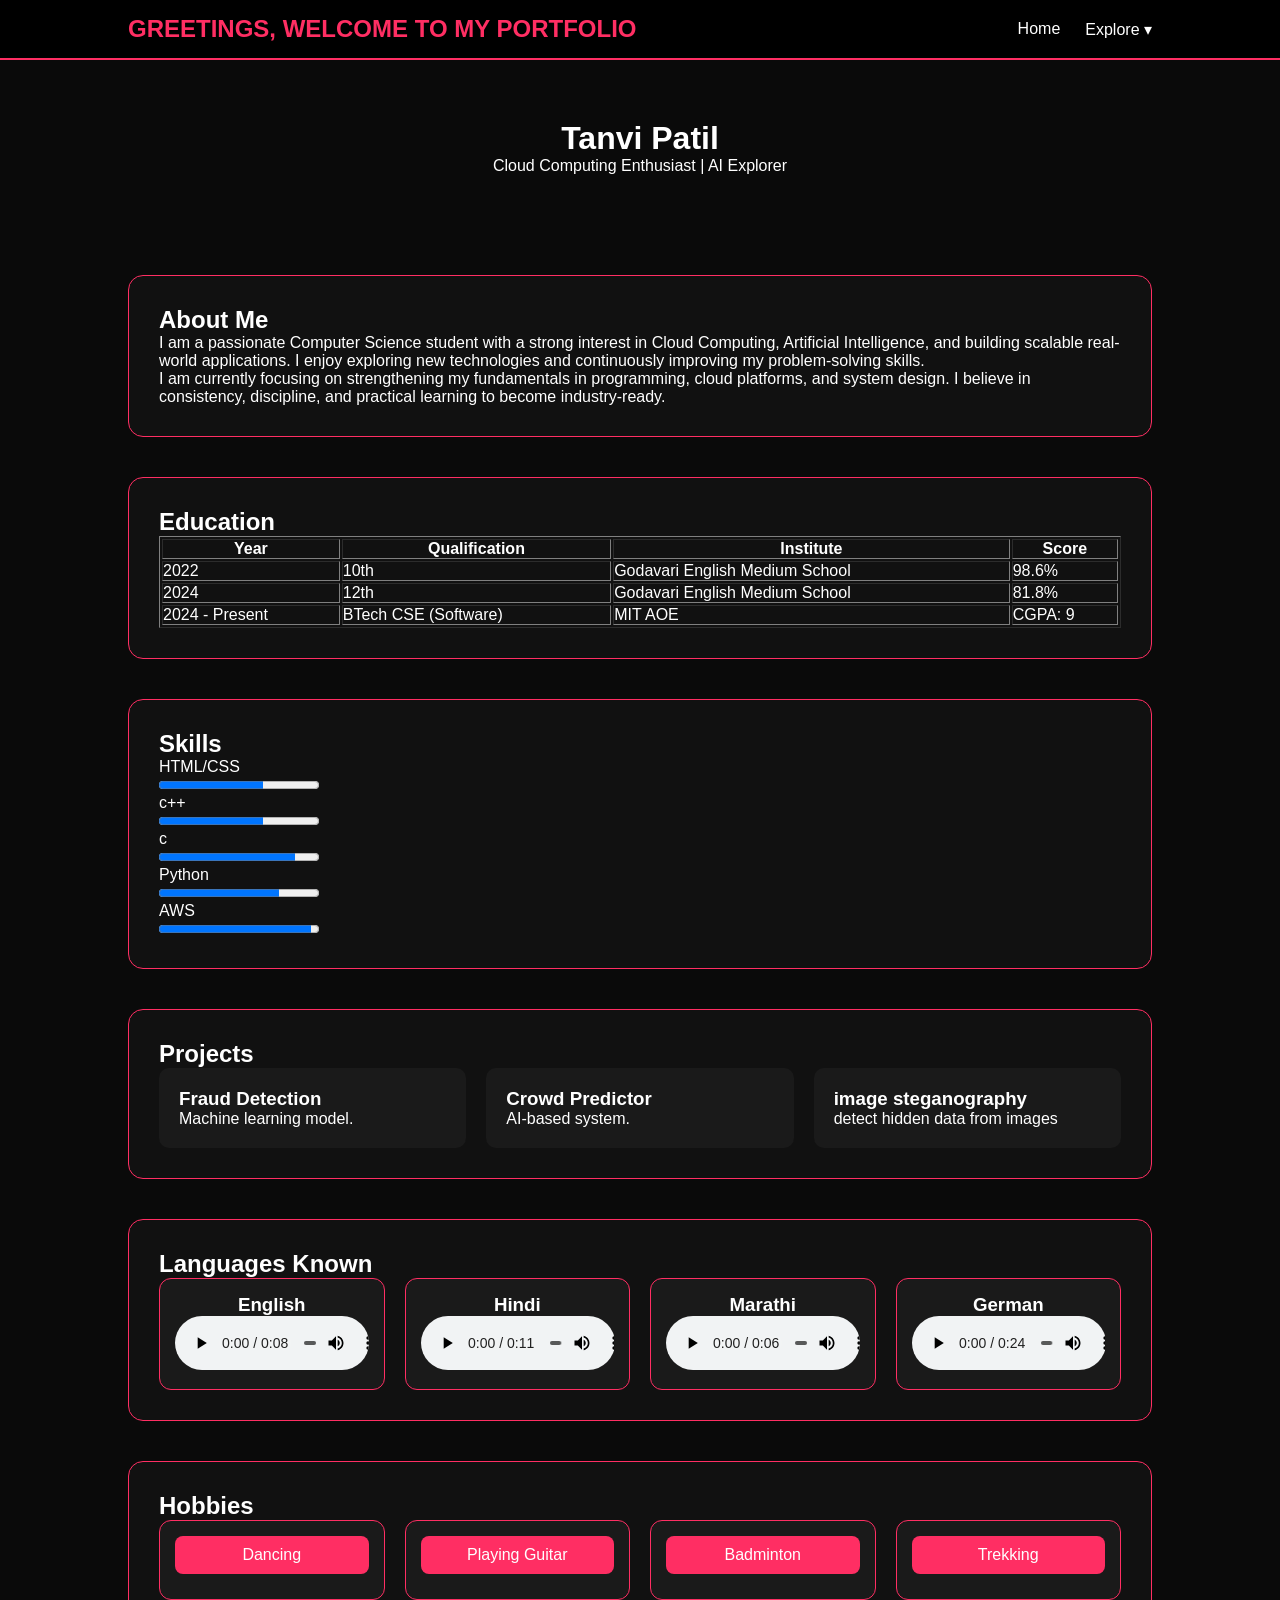
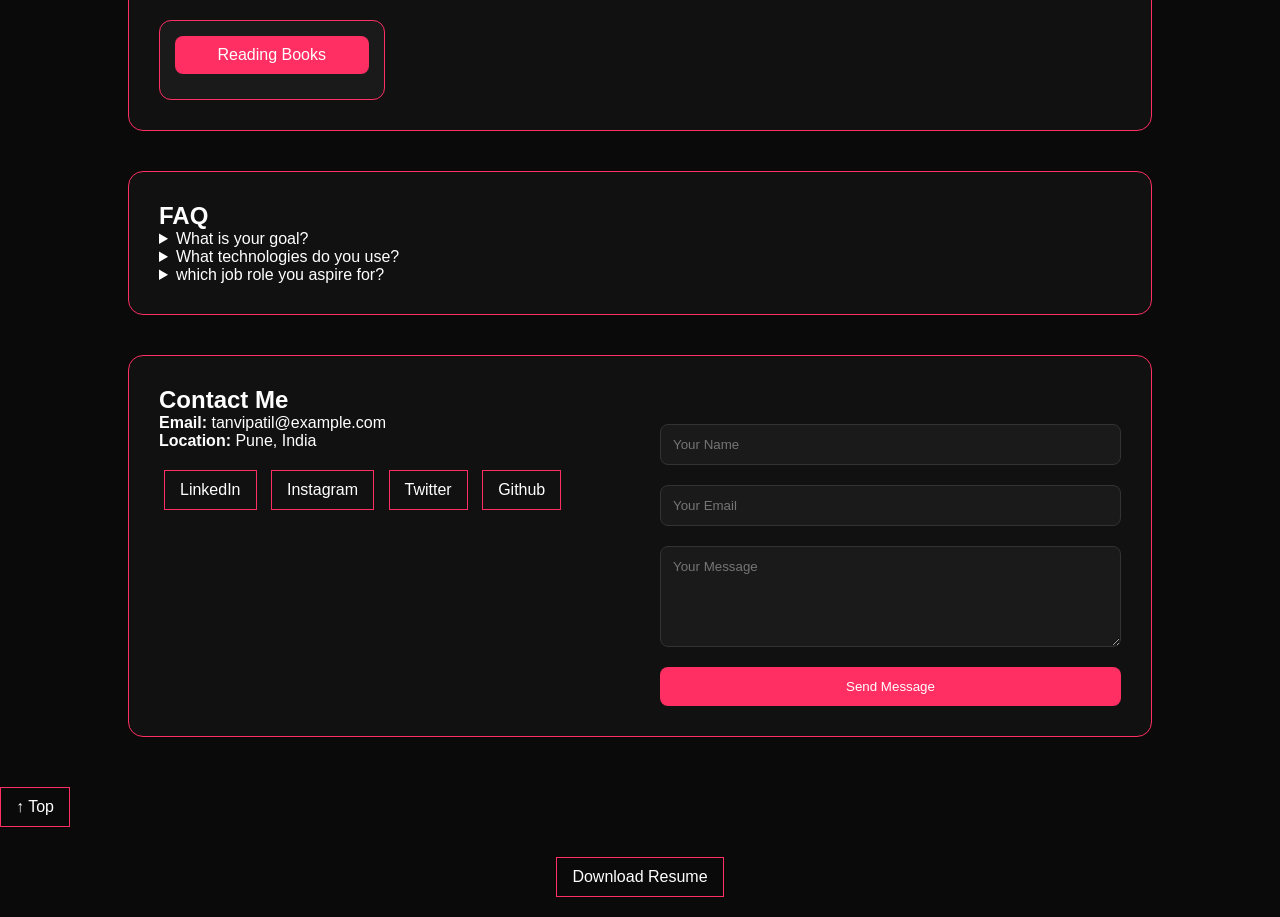
==== index.html @ 17a793ec "First commit" ====
<!DOCTYPE html>
<html lang="en">
<head>
<meta charset="UTF-8">
<meta name="viewport" content="width=device-width, initial-scale=1.0">
<title>Tanvi | Portfolio</title>
<link rel="stylesheet" href="styles.css">
</head>

<body>

<a id="top"></a>

<!-- NAVBAR -->
<nav class="navbar">
    <h2 class="logo">GREETINGS, WELCOME TO MY PORTFOLIO</h2>

    <input type="checkbox" id="menu-toggle">
    <label for="menu-toggle" class="menu-icon">☰</label>

    <ul class="nav-links">
        <li><a href="index.html">Home</a></li>

        <li class="dropdown">
            <input type="checkbox" id="drop-toggle">
            <label for="drop-toggle" class="drop-label">Explore ▾</label>

            <ul class="dropdown-menu">
                <li><a href="#projects">Projects</a></li>
                <li><a href="certifications.html">Certifications</a></li>
                <li><a href="#contact">Contact</a></li>
            </ul>
        </li>
    </ul>
</nav>

<!-- HEADER -->
<header>
    <h1>Tanvi Patil</h1>
    <p>Cloud Computing Enthusiast | AI Explorer</p>
   
</header>

<!-- ABOUT -->
<section class="glass">
    <h2>About Me</h2>
    <p>
        I am a passionate Computer Science student with a strong interest in Cloud Computing, Artificial Intelligence, 
        and building scalable real-world applications. I enjoy exploring new technologies and continuously improving 
        my problem-solving skills.
    </p>
    <p>
        I am currently focusing on strengthening my fundamentals in programming, cloud platforms, and system design. 
        I believe in consistency, discipline, and practical learning to become industry-ready.
    </p>
</section>

<!-- EDUCATION -->
<section class="glass">
    <h2>Education</h2>

    <table border="1" width="100%">
        <tr>
            <th>Year</th>
            <th>Qualification</th>
            <th>Institute</th>
            <th>Score</th>
        </tr>

        <tr>
            <td>2022</td>
            <td>10th</td>
            <td>Godavari English Medium School</td>
            <td>98.6%</td>
        </tr>

        <tr>
            <td>2024</td>
            <td>12th</td>
            <td>Godavari English Medium School</td>
            <td>81.8%</td>
        </tr>

        <tr>
            <td>2024 - Present</td>
            <td>BTech CSE (Software)</td>
            <td>MIT AOE</td>
            <td>CGPA: 9</td>
        </tr>
    </table>
</section>

<!-- SKILLS -->
<section class="glass">
    <h2>Skills</h2>

    <p>HTML/CSS</p>
    <progress value="65" max="100"></progress>
    <p>c++</p>
    <progress value="65" max="100"></progress>
      <p>c</p>
    <progress value="85" max="100"></progress>

    <p>Python</p>
    <progress value="75" max="100"></progress>

     <p>AWS</p>
    <progress value="95" max="100"></progress>
</section>

<!-- PROJECTS -->
<section class="glass" id="projects">
    <h2>Projects</h2>

    <div class="projects">
        <div class="card">
            <h3>Fraud Detection</h3>
            <p>Machine learning model.</p>
        </div>

        <div class="card">
            <h3>Crowd Predictor</h3>
            <p>AI-based system.</p>
        </div>
        <div class="card">
            <h3>image steganography</h3>
            <p>detect hidden data from images</p>
        </div>
    </div>
</section>



<section class="glass">
    <h2>Languages Known</h2>

    <div class="language-container">

        <div class="language-card">
            <h3>English</h3>
            <audio controls>
                <source src="english.mp3" type="audio/mpeg">
            </audio>
        </div>

        <div class="language-card">
            <h3>Hindi</h3>
            <audio controls>
                <source src="hindi.mp3" type="audio/mpeg">
            </audio>
        </div>

        <div class="language-card">
            <h3>Marathi</h3>
            <audio controls>
                <source src="marathi.mp3" type="audio/mpeg">
            </audio>
        </div>

        <div class="language-card">
            <h3>German</h3>
            <audio controls>
                <source src="german.mp3" type="audio/mpeg">
            </audio>
        </div>

    </div>
</section>

<section class="glass">
    <h2>Hobbies</h2>

    <div class="hobby-container">

        <!-- Dancing -->
        <div class="hobby-card">
            <input type="checkbox" id="dance">
            <label for="dance">Dancing</label>

            <div class="video-box">
                <video controls>
                    <source src="dance.mp4" type="video/mp4">
                </video>
            </div>
        </div>

        <!-- Guitar -->
        <div class="hobby-card">
            <input type="checkbox" id="guitar">
            <label for="guitar">Playing Guitar</label>

            <div class="video-box">
                <video controls>
                    <source src="guitar.mp4" type="video/mp4">
                </video>
            </div>
        </div>

        <!-- Badminton -->
        <div class="hobby-card">
            <input type="checkbox" id="badminton">
            <label for="badminton">Badminton</label>

            <div class="video-box">
                <video controls>
                    <source src="badminton.mp4" type="video/mp4">
                </video>
            </div>
        </div>

        <!-- Trekking -->
        <div class="hobby-card">
            <input type="checkbox" id="trekking">
            <label for="trekking">Trekking</label>

            <div class="video-box">
                <video controls>
                    <source src="trekking.mp4" type="video/mp4">
                </video>
            </div>
        </div>

        <!-- Reading -->
        <div class="hobby-card">
            <input type="checkbox" id="reading">
            <label for="reading">Reading Books</label>

            <div class="video-box">
                <video controls>
                    <source src="reading.mp4" type="video/mp4">
                </video>
            </div>
        </div>

    </div>
</section>

<!-- FAQ -->
<section class="glass">
    <h2>FAQ</h2>

    <details>
        <summary>What is your goal?</summary>
        <p>To become a cloud professional.</p>
    </details>

    <details>
        <summary>What technologies do you use?</summary>
        <p>Python, Cloud, AI</p>
    </details>
    
    <details>
        <summary>which job role you aspire for?</summary>
        <p>Python developer, Cloud architect, consulting</p>
    </details>
</section>

<!-- CONTACT -->
<section class="glass contact" id="contact">
    <h2>Contact Me</h2>

    <div class="contact-container">

        <div class="contact-info">
            <p><strong>Email:</strong> tanvipatil@example.com</p>
            <p><strong>Location:</strong> Pune, India</p>

            <div class="socials">
                <a href="#">LinkedIn</a>
                <a href="#">Instagram</a>
                <a href="#">Twitter</a>
                <a href="#">Github</a>
            </div>
        </div>

        <form class="contact-form">
            <input type="text" placeholder="Your Name" required>
            <input type="email" placeholder="Your Email" required>
            <textarea placeholder="Your Message" rows="5" required></textarea>
            <button type="submit">Send Message</button>
        </form>

    </div>
</section>

<!-- BACK TO TOP -->
<a href="#top" class="btn">↑ Top</a>

<footer>
     <a href="resume.pdf" download class="btn">Download Resume</a>
</footer>

</body>
</html>
---- styles.css ----
*{
    margin:0;
    padding:0;
    box-sizing:border-box;
    font-family:'Segoe UI', sans-serif;
}

body{
    background:#0a0a0a;
    color:white;
}

/* NAVBAR */
.navbar{
    display:flex;
    align-items:center;
    justify-content:space-between;
    padding:15px 10%;
    background:#000;
    border-bottom:2px solid #ff2e63;
}

.logo{
    color:#ff2e63;
}

/* MENU ICON RIGHT */
.menu-icon{
    margin-left:auto;
    font-size:26px;
    color:#ff2e63;
    cursor:pointer;
    display:none;
}

/* HIDE CHECKBOX */
#menu-toggle,
#drop-toggle{
    display:none;
}

/* NAV LINKS */
.nav-links{
    list-style:none;
    display:flex;
}

.nav-links li{
    margin-left:25px;
    position:relative;
}

.nav-links a,
.drop-label{
    text-decoration:none;
    color:white;
    cursor:pointer;
}

/* DROPDOWN FIX */
.dropdown{
    position:relative;
}

.dropdown-menu{
    display:none;
    position:absolute;
    top:35px;
    right:0;
    background:#111;
    padding:10px 15px;
    border-radius:10px;
    border:1px solid #ff2e63;
    min-width:160px;
}

.dropdown-menu li{
    margin:8px 0;
}

.dropdown-menu a{
    color:white;
    text-decoration:none;
    display:block;
    padding:5px;
    transition:0.3s;
}

.dropdown-menu a:hover{
    background:#ff2e63;
    color:black;
    border-radius:5px;
}

#drop-toggle:checked + .drop-label + .dropdown-menu{
    display:block;
}

/* HEADER */
header{
    text-align:center;
    padding:60px;
}

.btn{
    display:inline-block;
    margin-top:10px;
    padding:10px 15px;
    border:1px solid #ff2e63;
    color:white;
    text-decoration:none;
}

/* GLASS SECTIONS */
.glass{
    background:#111;
    border:1px solid #ff2e63;
    border-radius:15px;
    padding:30px;
    margin:40px auto;
    width:80%;
}

/* PROJECTS */
.projects{
    display:grid;
    grid-template-columns:repeat(auto-fit,minmax(250px,1fr));
    gap:20px;
}

.card{
    background:#1a1a1a;
    padding:20px;
    border-radius:10px;
}

/* CONTACT FIX */
.contact-container{
    display:flex;
    justify-content:space-between;
    align-items:flex-start;
    gap:40px;
    flex-wrap:wrap;
}

.contact-info{
    flex:1;
    min-width:280px;
}

.contact-form{
    flex:1;
    min-width:280px;
    display:flex;
    flex-direction:column;
}

.contact-form input,
.contact-form textarea{
    width:100%;
    margin:10px 0;
    padding:12px;
    background:#1a1a1a;
    border:1px solid #333;
    color:white;
    border-radius:8px;
}

.contact-form button{
    margin-top:10px;
    padding:12px;
    background:#ff2e63;
    border:none;
    color:white;
    border-radius:8px;
}

.socials{
    margin-top:15px;
}

.socials a{
    display:inline-block;
    margin:5px;
    padding:10px 15px;
    border:1px solid #ff2e63;
    text-decoration:none;
    color:white;
}

/* CERTIFICATIONS */
.cert-grid{
    display:grid;
    grid-template-columns:repeat(auto-fit, minmax(280px,1fr));
    gap:25px;
}

.cert-card{
    background:#1a1a1a;
    border:1px solid #ff2e63;
    border-radius:12px;
    padding:15px;
    text-align:center;
    transition:0.3s;
}

.cert-card:hover{
    transform:scale(1.03);
    box-shadow:0 0 15px #ff2e63;
}

.cert-card img{
    width:100%;
    height:200px;
    object-fit:contain;
    background:#000;
    border-radius:8px;
}

/* LANGUAGES */
.language-container{
    display:grid;
    grid-template-columns:repeat(auto-fit, minmax(200px,1fr));
    gap:20px;
}

.language-card{
    background:#1a1a1a;
    border:1px solid #ff2e63;
    border-radius:12px;
    padding:15px;
    text-align:center;
}

.language-card audio{
    width:100%;
}

/* HOBBIES CLICK VIDEO */
.hobby-container{
    display:grid;
    grid-template-columns:repeat(auto-fit, minmax(220px,1fr));
    gap:20px;
}

.hobby-card{
    background:#1a1a1a;
    border:1px solid #ff2e63;
    border-radius:12px;
    padding:15px;
    text-align:center;
}

.hobby-card input{
    display:none;
}

.hobby-card label{
    display:block;
    padding:10px;
    background:#ff2e63;
    color:white;
    border-radius:8px;
    cursor:pointer;
    margin-bottom:10px;
}

.video-box{
    max-height:0;
    overflow:hidden;
    transition:0.4s ease;
}

.hobby-card input:checked + label + .video-box{
    max-height:300px;
}

.video-box video{
    width:100%;
    border-radius:10px;
}

/* FOOTER */
footer{
    text-align:center;
    padding:20px;
}

/* MOBILE */
@media(max-width:768px){

    .menu-icon{
        display:block;
    }

    .nav-links{
        display:none;
        flex-direction:column;
        position:absolute;
        top:60px;
        right:0;
        background:#111;
        padding:20px;
        width:200px;
    }

    #menu-toggle:checked + .menu-icon + .nav-links{
        display:flex;
    }

    .dropdown-menu{
        position:static;
    }
}
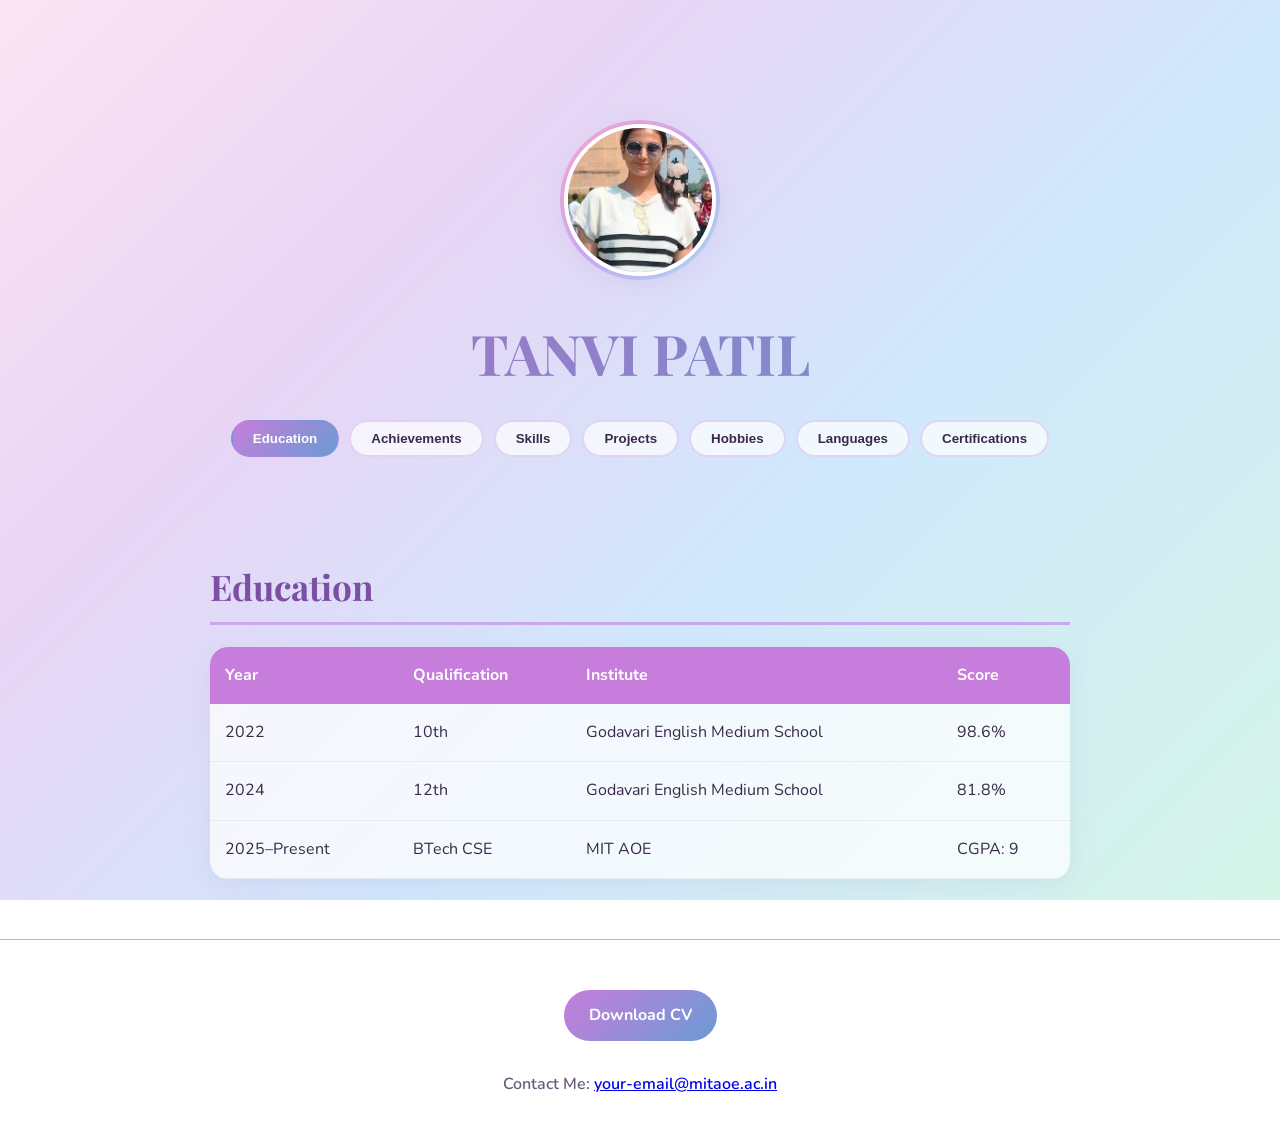
==== commit 23c94c75: "Initial commit" ====
--- a/index.html
+++ b/index.html
@@ -1,294 +1,135 @@
 <!DOCTYPE html>
 <html lang="en">
 <head>
-<meta charset="UTF-8">
-<meta name="viewport" content="width=device-width, initial-scale=1.0">
-<title>Tanvi | Portfolio</title>
-<link rel="stylesheet" href="styles.css">
+    <meta charset="UTF-8" />
+    <meta name="viewport" content="width=device-width, initial-scale=1.0"/>
+    <title>Tanvi Patil | Portfolio</title>
+    <link rel="stylesheet" href="styles.css">
+    <link rel="stylesheet" href="https://cdnjs.cloudflare.com/ajax/libs/font-awesome/6.5.0/css/all.min.css"/>
+    <link href="https://fonts.googleapis.com/css2?family=Playfair+Display:wght@400;700&family=Nunito:wght@300;400;600;700&display=swap" rel="stylesheet"/>
 </head>
-
 <body>
 
-<a id="top"></a>
+    <section class="hero">
+        <div class="profile-ring">
+            <img src="me.jpeg" alt="Tanvi Patil" class="profile-pic" onclick="openFull(this.src, 'img')">
+        </div>
+        <h1 class="hero-name">TANVI PATIL</h1>
+        <div class="nav-buttons">
+            <button class="nav-btn active" onclick="showSection('education')">Education</button>
+            <button class="nav-btn" onclick="showSection('achievements')">Achievements</button>
+            <button class="nav-btn" onclick="showSection('skills')">Skills</button>
+            <button class="nav-btn" onclick="showSection('projects')">Projects</button>
+            <button class="nav-btn" onclick="showSection('hobbies')">Hobbies</button>
+            <button class="nav-btn" onclick="showSection('languages')">Languages</button>
+            <button class="nav-btn" onclick="showSection('certifications')">Certifications</button>
+        </div>
+    </section>
 
-<!-- NAVBAR -->
-<nav class="navbar">
-    <h2 class="logo">GREETINGS, WELCOME TO MY PORTFOLIO</h2>
+    <main class="content-wrapper">
+        <section id="education" class="section active-section">
+            <h2 class="section-heading">Education</h2>
+            <table class="edu-table">
+                <thead><tr><th>Year</th><th>Qualification</th><th>Institute</th><th>Score</th></tr></thead>
+                <tbody>
+                    <tr><td>2022</td><td>10th</td><td>Godavari English Medium School</td><td>98.6%</td></tr>
+                    <tr><td>2024</td><td>12th</td><td>Godavari English Medium School</td><td>81.8%</td></tr>
+                    <tr><td>2025–Present</td><td>BTech CSE</td><td>MIT AOE</td><td>CGPA: 9</td></tr>
+                </tbody>
+            </table>
+        </section>
 
-    <input type="checkbox" id="menu-toggle">
-    <label for="menu-toggle" class="menu-icon">☰</label>
+        <section id="achievements" class="section">
+            <h2 class="section-heading">Achievements</h2>
+            <div class="grid">
+                <div class="card"><img src="nda1.jpeg" onclick="openFull(this.src, 'img')"><h4>Cleared NDA 150, 151, 154, 155</h4></div>
+                <div class="card"><img src="ssb.jpeg" onclick="openFull(this.src, 'img')"><h4>AFSB Conference Out (3 Selections)</h4></div>
+                <div class="card"><img src="ssb2.png" onclick="openFull(this.src, 'img')"><h4>Army Board Screened Out</h4></div>
+                <div class="card"><img src="parade.jpeg" onclick="openFull(this.src, 'img')"><h4>Parade Commanding</h4></div>
+                <div class="card"><img src="poster.jpeg" onclick="openFull(this.src, 'img')"><h4>Poster Competition Winner</h4></div>
+                <div class="card"><img src="1.jpeg" onclick="openFull(this.src, 'img')"><h4>1st Runner Up</h4></div>
+            </div>
+        </section>
 
-    <ul class="nav-links">
-        <li><a href="index.html">Home</a></li>
+        <section id="skills" class="section">
+            <h2 class="section-heading">Skills</h2>
+            <div class="grid">
+                <div class="card"><h4>Python</h4></div>
+                <div class="card"><h4>C / C++</h4></div>
+                <div class="card"><h4>HTML / CSS</h4></div>
+                <div class="card"><h4>AWS Cloud</h4></div>
+                <div class="card"><h4>JavaScript</h4></div>
+            </div>
+        </section>
 
-        <li class="dropdown">
-            <input type="checkbox" id="drop-toggle">
-            <label for="drop-toggle" class="drop-label">Explore ▾</label>
+        <section id="projects" class="section">
+            <h2 class="section-heading">Projects</h2>
+            <div class="grid">
+                <div class="card"><h3>LetsSwap</h3><p>Skills: HTML, CSS, JS</p><a href="https://github.com/tanvi523/letswap" target="_blank">View on GitHub</a></div>
+                <div class="card"><h3>Amazon Clone</h3><p>Skills: HTML, CSS, JS</p><a href="https://github.com/tanvi523/amazoneclone" target="_blank">View on GitHub</a></div>
+                <div class="card"><h3>Image Steganography</h3><p>Skills: Python, PIL</p><a href="https://github.com/tanvi523" target="_blank">View on GitHub</a></div>
+            </div>
+        </section>
 
-            <ul class="dropdown-menu">
-                <li><a href="#projects">Projects</a></li>
-                <li><a href="certifications.html">Certifications</a></li>
-                <li><a href="#contact">Contact</a></li>
-            </ul>
-        </li>
-    </ul>
-</nav>
+        <section id="hobbies" class="section">
+            <h2 class="section-heading">Hobbies</h2>
+            <div class="grid">
+                <div class="card" onclick="openFull('dance.mp4', 'vid')"><h3>Dancing</h3><p>(Click to view video)</p></div>
+                <div class="card"><h3>Trekking</h3></div>
+                <div class="card"><h3>Gardening</h3></div>
+                <div class="card"><h3>Reading Books</h3></div>
+            </div>
+        </section>
 
-<!-- HEADER -->
-<header>
-    <h1>Tanvi Patil</h1>
-    <p>Cloud Computing Enthusiast | AI Explorer</p>
-   
-</header>
+        <section id="languages" class="section">
+            <h2 class="section-heading">Languages</h2>
+            <div class="grid">
+                <div class="card"><div class="audio-container"><h3>Marathi</h3><audio controls><source src="marathi.mp3" type="audio/mpeg"></audio></div></div>
+                <div class="card"><div class="audio-container"><h3>Hindi</h3><audio controls><source src="hindi.mp3" type="audio/mpeg"></audio></div></div>
+                <div class="card"><div class="audio-container"><h3>English</h3><audio controls><source src="english.mp3" type="audio/mpeg"></audio></div></div>
+                <div class="card"><div class="audio-container"><h3>German</h3><audio controls><source src="german.mp3" type="audio/mpeg"></audio></div></div>
+            </div>
+        </section>
 
-<!-- ABOUT -->
-<section class="glass">
-    <h2>About Me</h2>
-    <p>
-        I am a passionate Computer Science student with a strong interest in Cloud Computing, Artificial Intelligence, 
-        and building scalable real-world applications. I enjoy exploring new technologies and continuously improving 
-        my problem-solving skills.
-    </p>
-    <p>
-        I am currently focusing on strengthening my fundamentals in programming, cloud platforms, and system design. 
-        I believe in consistency, discipline, and practical learning to become industry-ready.
-    </p>
-</section>
+        <section id="certifications" class="section">
+            <h2 class="section-heading">Certifications</h2>
+            <div class="grid">
+                <div class="card"><img src="cloud.webp" onclick="openFull(this.src, 'img')"><h3>Cloud Computing</h3></div>
+                <div class="card"><img src="image.png" onclick="openFull(this.src, 'img')"><h3>Programming</h3></div>
+                <div class="card"><img src="2.jpg" onclick="openFull(this.src, 'img')"><h3>Honors Certificate</h3></div>
+                <div class="card"><img src="certi.webp" onclick="openFull(this.src, 'img')"><h3>Technical Workshop</h3></div>
+            </div>
+        </section>
+    </main>
 
-<!-- EDUCATION -->
-<section class="glass">
-    <h2>Education</h2>
+    <footer class="footer">
+        <a href="cv.pdf" class="download-btn">Download CV</a>
+        <div class="contact-section"><p>Contact Me: <a href="mailto:your-email@mitaoe.ac.in">your-email@mitaoe.ac.in</a></p></div>
+    </footer>
 
-    <table border="1" width="100%">
-        <tr>
-            <th>Year</th>
-            <th>Qualification</th>
-            <th>Institute</th>
-            <th>Score</th>
-        </tr>
+    <div id="modal">
+        <span class="close-modal" onclick="closeFull()">&times;</span>
+        <div id="modal-content"></div>
+    </div>
 
-        <tr>
-            <td>2022</td>
-            <td>10th</td>
-            <td>Godavari English Medium School</td>
-            <td>98.6%</td>
-        </tr>
-
-        <tr>
-            <td>2024</td>
-            <td>12th</td>
-            <td>Godavari English Medium School</td>
-            <td>81.8%</td>
-        </tr>
-
-        <tr>
-            <td>2024 - Present</td>
-            <td>BTech CSE (Software)</td>
-            <td>MIT AOE</td>
-            <td>CGPA: 9</td>
-        </tr>
-    </table>
-</section>
-
-<!-- SKILLS -->
-<section class="glass">
-    <h2>Skills</h2>
-
-    <p>HTML/CSS</p>
-    <progress value="65" max="100"></progress>
-    <p>c++</p>
-    <progress value="65" max="100"></progress>
-      <p>c</p>
-    <progress value="85" max="100"></progress>
-
-    <p>Python</p>
-    <progress value="75" max="100"></progress>
-
-     <p>AWS</p>
-    <progress value="95" max="100"></progress>
-</section>
-
-<!-- PROJECTS -->
-<section class="glass" id="projects">
-    <h2>Projects</h2>
-
-    <div class="projects">
-        <div class="card">
-            <h3>Fraud Detection</h3>
-            <p>Machine learning model.</p>
-        </div>
-
-        <div class="card">
-            <h3>Crowd Predictor</h3>
-            <p>AI-based system.</p>
-        </div>
-        <div class="card">
-            <h3>image steganography</h3>
-            <p>detect hidden data from images</p>
-        </div>
-    </div>
-</section>
-
-
-
-<section class="glass">
-    <h2>Languages Known</h2>
-
-    <div class="language-container">
-
-        <div class="language-card">
-            <h3>English</h3>
-            <audio controls>
-                <source src="english.mp3" type="audio/mpeg">
-            </audio>
-        </div>
-
-        <div class="language-card">
-            <h3>Hindi</h3>
-            <audio controls>
-                <source src="hindi.mp3" type="audio/mpeg">
-            </audio>
-        </div>
-
-        <div class="language-card">
-            <h3>Marathi</h3>
-            <audio controls>
-                <source src="marathi.mp3" type="audio/mpeg">
-            </audio>
-        </div>
-
-        <div class="language-card">
-            <h3>German</h3>
-            <audio controls>
-                <source src="german.mp3" type="audio/mpeg">
-            </audio>
-        </div>
-
-    </div>
-</section>
-
-<section class="glass">
-    <h2>Hobbies</h2>
-
-    <div class="hobby-container">
-
-        <!-- Dancing -->
-        <div class="hobby-card">
-            <input type="checkbox" id="dance">
-            <label for="dance">Dancing</label>
-
-            <div class="video-box">
-                <video controls>
-                    <source src="dance.mp4" type="video/mp4">
-                </video>
-            </div>
-        </div>
-
-        <!-- Guitar -->
-        <div class="hobby-card">
-            <input type="checkbox" id="guitar">
-            <label for="guitar">Playing Guitar</label>
-
-            <div class="video-box">
-                <video controls>
-                    <source src="guitar.mp4" type="video/mp4">
-                </video>
-            </div>
-        </div>
-
-        <!-- Badminton -->
-        <div class="hobby-card">
-            <input type="checkbox" id="badminton">
-            <label for="badminton">Badminton</label>
-
-            <div class="video-box">
-                <video controls>
-                    <source src="badminton.mp4" type="video/mp4">
-                </video>
-            </div>
-        </div>
-
-        <!-- Trekking -->
-        <div class="hobby-card">
-            <input type="checkbox" id="trekking">
-            <label for="trekking">Trekking</label>
-
-            <div class="video-box">
-                <video controls>
-                    <source src="trekking.mp4" type="video/mp4">
-                </video>
-            </div>
-        </div>
-
-        <!-- Reading -->
-        <div class="hobby-card">
-            <input type="checkbox" id="reading">
-            <label for="reading">Reading Books</label>
-
-            <div class="video-box">
-                <video controls>
-                    <source src="reading.mp4" type="video/mp4">
-                </video>
-            </div>
-        </div>
-
-    </div>
-</section>
-
-<!-- FAQ -->
-<section class="glass">
-    <h2>FAQ</h2>
-
-    <details>
-        <summary>What is your goal?</summary>
-        <p>To become a cloud professional.</p>
-    </details>
-
-    <details>
-        <summary>What technologies do you use?</summary>
-        <p>Python, Cloud, AI</p>
-    </details>
-    
-    <details>
-        <summary>which job role you aspire for?</summary>
-        <p>Python developer, Cloud architect, consulting</p>
-    </details>
-</section>
-
-<!-- CONTACT -->
-<section class="glass contact" id="contact">
-    <h2>Contact Me</h2>
-
-    <div class="contact-container">
-
-        <div class="contact-info">
-            <p><strong>Email:</strong> tanvipatil@example.com</p>
-            <p><strong>Location:</strong> Pune, India</p>
-
-            <div class="socials">
-                <a href="#">LinkedIn</a>
-                <a href="#">Instagram</a>
-                <a href="#">Twitter</a>
-                <a href="#">Github</a>
-            </div>
-        </div>
-
-        <form class="contact-form">
-            <input type="text" placeholder="Your Name" required>
-            <input type="email" placeholder="Your Email" required>
-            <textarea placeholder="Your Message" rows="5" required></textarea>
-            <button type="submit">Send Message</button>
-        </form>
-
-    </div>
-</section>
-
-<!-- BACK TO TOP -->
-<a href="#top" class="btn">↑ Top</a>
-
-<footer>
-     <a href="resume.pdf" download class="btn">Download Resume</a>
-</footer>
-
+    <script>
+        function showSection(id) {
+            document.querySelectorAll('.section').forEach(s => s.classList.remove('active-section'));
+            document.querySelectorAll('.nav-btn').forEach(b => b.classList.remove('active'));
+            document.getElementById(id).classList.add('active-section');
+            event.currentTarget.classList.add('active');
+        }
+        function openFull(src, type) {
+            const modal = document.getElementById('modal');
+            const content = document.getElementById('modal-content');
+            modal.style.display = 'flex';
+            content.innerHTML = type === 'img' ? `<img src="${src}">` : `<video controls autoplay src="${src}"></video>`;
+        }
+        function closeFull() {
+            document.getElementById('modal').style.display = 'none';
+            document.getElementById('modal-content').innerHTML = '';
+        }
+        window.onclick = function(event) { if (event.target == document.getElementById('modal')) closeFull(); }
+    </script>
 </body>
 </html>
--- a/styles.css
+++ b/styles.css
@@ -1,314 +1,97 @@
-*{
-    margin:0;
-    padding:0;
-    box-sizing:border-box;
-    font-family:'Segoe UI', sans-serif;
+:root {
+    --pink: #f8a4c8; --lavender: #c9a8f0; --sky: #a8d8f0; --mint: #a8f0d8;
+    --text: #3a2a4a; --subtext: #6b5b7a; --card-bg: rgba(255, 255, 255, 0.75);
+    --shadow: 0 6px 24px rgba(160, 120, 200, 0.13); --radius: 18px;
+    --transition: 0.35s cubic-bezier(.4, 0, .2, 1);
 }
 
-body{
-    background:#0a0a0a;
-    color:white;
+*, *::before, *::after { box-sizing: border-box; margin: 0; padding: 0; }
+
+body {
+    font-family: 'Nunito', sans-serif;
+    background: linear-gradient(135deg, #fce4f3 0%, #e8d5f5 30%, #d0e8fc 60%, #d5f5e8 100%);
+    background-attachment: fixed; color: var(--text); min-height: 100vh; line-height: 1.7;
 }
 
-/* NAVBAR */
-.navbar{
-    display:flex;
-    align-items:center;
-    justify-content:space-between;
-    padding:15px 10%;
-    background:#000;
-    border-bottom:2px solid #ff2e63;
+/* Updated hero padding to move the profile image slightly downwards */
+.hero {
+    position: relative;
+    padding: 120px 20px 40px; 
+    text-align: center;
 }
 
-.logo{
-    color:#ff2e63;
+.profile-ring {
+    width: 160px; height: 160px; border-radius: 50%;
+    margin: 0 auto 25px; padding: 4px;
+    background: linear-gradient(135deg, var(--pink), var(--lavender), var(--sky));
+    animation: floatY 3.5s ease-in-out infinite;
+    cursor: pointer; box-shadow: var(--shadow);
 }
 
-/* MENU ICON RIGHT */
-.menu-icon{
-    margin-left:auto;
-    font-size:26px;
-    color:#ff2e63;
-    cursor:pointer;
-    display:none;
+.profile-pic { width: 100%; height: 100%; border-radius: 50%; object-fit: cover; border: 4px solid white; }
+
+.hero-name {
+    font-family: 'Playfair Display', serif; font-size: 3.5rem;
+    background: linear-gradient(135deg, #b06abf, #6a9bd4);
+    -webkit-background-clip: text; -webkit-text-fill-color: transparent;
+    text-transform: uppercase; margin-bottom: 20px;
 }
 
-/* HIDE CHECKBOX */
-#menu-toggle,
-#drop-toggle{
-    display:none;
+.nav-buttons { display: flex; flex-wrap: wrap; gap: 10px; justify-content: center; margin: 20px 0; }
+.nav-btn {
+    background: rgba(255, 255, 255, 0.7); border: 2px solid rgba(180, 130, 220, 0.3);
+    border-radius: 30px; padding: 9px 20px; font-weight: 700; cursor: pointer;
+    transition: var(--transition); color: var(--text);
+}
+.nav-btn.active { background: linear-gradient(135deg, #c77ddb, #6a9bd4); color: white; border-color: transparent; }
+
+.content-wrapper { max-width: 900px; margin: 0 auto; padding: 0 20px 60px; }
+.section { display: none; animation: fadeIn 0.5s ease; }
+.section.active-section { display: block; }
+.section-heading {
+    font-family: 'Playfair Display', serif; font-size: 2.2rem; color: #7b4fa3;
+    margin: 40px 0 22px; border-bottom: 3px solid var(--lavender); padding-bottom: 5px;
 }
 
-/* NAV LINKS */
-.nav-links{
-    list-style:none;
-    display:flex;
+.grid { display: grid; grid-template-columns: repeat(auto-fill, minmax(220px, 1fr)); gap: 20px; }
+.card {
+    background: var(--card-bg); border-radius: var(--radius); padding: 20px;
+    box-shadow: var(--shadow); transition: transform 0.3s;
+    display: flex; flex-direction: column; align-items: center; text-align: center; justify-content: center;
 }
+.card:hover { transform: translateY(-5px); }
+.card img { width: 100%; height: 180px; object-fit: cover; border-radius: 12px; cursor: pointer; margin-bottom: 10px; }
+.card h3, .card h4 { margin: 10px 0; color: var(--text); }
+.card a { color: #7b4fa3; text-decoration: none; font-weight: bold; margin-top: 10px; }
 
-.nav-links li{
-    margin-left:25px;
-    position:relative;
+.audio-container { width: 100%; display: flex; flex-direction: column; align-items: center; gap: 10px; }
+audio { width: 100%; height: 35px; border-radius: 5px; }
+
+.edu-table {
+    width: 100%; border-collapse: collapse; background: var(--card-bg);
+    border-radius: var(--radius); overflow: hidden; box-shadow: var(--shadow);
 }
+.edu-table th { background: #c77ddb; color: white; padding: 15px; text-align: left; }
+.edu-table td { padding: 15px; border-bottom: 1px solid rgba(0, 0, 0, 0.05); }
 
-.nav-links a,
-.drop-label{
-    text-decoration:none;
-    color:white;
-    cursor:pointer;
+#modal {
+    display: none; position: fixed; inset: 0; background: rgba(0, 0, 0, 0.9);
+    z-index: 1000; justify-content: center; align-items: center; padding: 20px;
 }
+#modal img, #modal video { max-width: 95%; max-height: 90vh; border-radius: 10px; }
+.close-modal { position: absolute; top: 20px; right: 30px; color: white; font-size: 40px; cursor: pointer; }
 
-/* DROPDOWN FIX */
-.dropdown{
-    position:relative;
+.footer { text-align: center; padding: 40px 20px; background: rgba(255, 255, 255, 0.5); border-top: 1px solid var(--lavender); }
+.download-btn {
+    display: inline-block; padding: 12px 25px; background: linear-gradient(135deg, #c77ddb, #6a9bd4);
+    color: white; text-decoration: none; border-radius: 30px; font-weight: 700; margin: 10px; transition: 0.3s;
 }
+.contact-section { margin-top: 20px; font-weight: 600; color: var(--subtext); }
 
-.dropdown-menu{
-    display:none;
-    position:absolute;
-    top:35px;
-    right:0;
-    background:#111;
-    padding:10px 15px;
-    border-radius:10px;
-    border:1px solid #ff2e63;
-    min-width:160px;
-}
+@keyframes fadeIn { from { opacity: 0; transform: translateY(16px); } to { opacity: 1; transform: translateY(0); } }
+@keyframes floatY { 0%, 100% { transform: translateY(0); } 50% { transform: translateY(-8px); } }
 
-.dropdown-menu li{
-    margin:8px 0;
-}
-
-.dropdown-menu a{
-    color:white;
-    text-decoration:none;
-    display:block;
-    padding:5px;
-    transition:0.3s;
-}
-
-.dropdown-menu a:hover{
-    background:#ff2e63;
-    color:black;
-    border-radius:5px;
-}
-
-#drop-toggle:checked + .drop-label + .dropdown-menu{
-    display:block;
-}
-
-/* HEADER */
-header{
-    text-align:center;
-    padding:60px;
-}
-
-.btn{
-    display:inline-block;
-    margin-top:10px;
-    padding:10px 15px;
-    border:1px solid #ff2e63;
-    color:white;
-    text-decoration:none;
-}
-
-/* GLASS SECTIONS */
-.glass{
-    background:#111;
-    border:1px solid #ff2e63;
-    border-radius:15px;
-    padding:30px;
-    margin:40px auto;
-    width:80%;
-}
-
-/* PROJECTS */
-.projects{
-    display:grid;
-    grid-template-columns:repeat(auto-fit,minmax(250px,1fr));
-    gap:20px;
-}
-
-.card{
-    background:#1a1a1a;
-    padding:20px;
-    border-radius:10px;
-}
-
-/* CONTACT FIX */
-.contact-container{
-    display:flex;
-    justify-content:space-between;
-    align-items:flex-start;
-    gap:40px;
-    flex-wrap:wrap;
-}
-
-.contact-info{
-    flex:1;
-    min-width:280px;
-}
-
-.contact-form{
-    flex:1;
-    min-width:280px;
-    display:flex;
-    flex-direction:column;
-}
-
-.contact-form input,
-.contact-form textarea{
-    width:100%;
-    margin:10px 0;
-    padding:12px;
-    background:#1a1a1a;
-    border:1px solid #333;
-    color:white;
-    border-radius:8px;
-}
-
-.contact-form button{
-    margin-top:10px;
-    padding:12px;
-    background:#ff2e63;
-    border:none;
-    color:white;
-    border-radius:8px;
-}
-
-.socials{
-    margin-top:15px;
-}
-
-.socials a{
-    display:inline-block;
-    margin:5px;
-    padding:10px 15px;
-    border:1px solid #ff2e63;
-    text-decoration:none;
-    color:white;
-}
-
-/* CERTIFICATIONS */
-.cert-grid{
-    display:grid;
-    grid-template-columns:repeat(auto-fit, minmax(280px,1fr));
-    gap:25px;
-}
-
-.cert-card{
-    background:#1a1a1a;
-    border:1px solid #ff2e63;
-    border-radius:12px;
-    padding:15px;
-    text-align:center;
-    transition:0.3s;
-}
-
-.cert-card:hover{
-    transform:scale(1.03);
-    box-shadow:0 0 15px #ff2e63;
-}
-
-.cert-card img{
-    width:100%;
-    height:200px;
-    object-fit:contain;
-    background:#000;
-    border-radius:8px;
-}
-
-/* LANGUAGES */
-.language-container{
-    display:grid;
-    grid-template-columns:repeat(auto-fit, minmax(200px,1fr));
-    gap:20px;
-}
-
-.language-card{
-    background:#1a1a1a;
-    border:1px solid #ff2e63;
-    border-radius:12px;
-    padding:15px;
-    text-align:center;
-}
-
-.language-card audio{
-    width:100%;
-}
-
-/* HOBBIES CLICK VIDEO */
-.hobby-container{
-    display:grid;
-    grid-template-columns:repeat(auto-fit, minmax(220px,1fr));
-    gap:20px;
-}
-
-.hobby-card{
-    background:#1a1a1a;
-    border:1px solid #ff2e63;
-    border-radius:12px;
-    padding:15px;
-    text-align:center;
-}
-
-.hobby-card input{
-    display:none;
-}
-
-.hobby-card label{
-    display:block;
-    padding:10px;
-    background:#ff2e63;
-    color:white;
-    border-radius:8px;
-    cursor:pointer;
-    margin-bottom:10px;
-}
-
-.video-box{
-    max-height:0;
-    overflow:hidden;
-    transition:0.4s ease;
-}
-
-.hobby-card input:checked + label + .video-box{
-    max-height:300px;
-}
-
-.video-box video{
-    width:100%;
-    border-radius:10px;
-}
-
-/* FOOTER */
-footer{
-    text-align:center;
-    padding:20px;
-}
-
-/* MOBILE */
-@media(max-width:768px){
-
-    .menu-icon{
-        display:block;
-    }
-
-    .nav-links{
-        display:none;
-        flex-direction:column;
-        position:absolute;
-        top:60px;
-        right:0;
-        background:#111;
-        padding:20px;
-        width:200px;
-    }
-
-    #menu-toggle:checked + .menu-icon + .nav-links{
-        display:flex;
-    }
-
-    .dropdown-menu{
-        position:static;
-    }
+@media (max-width: 600px) {
+    .hero-name { font-size: 2.5rem; }
+    .hero { padding-top: 80px; }
 }
